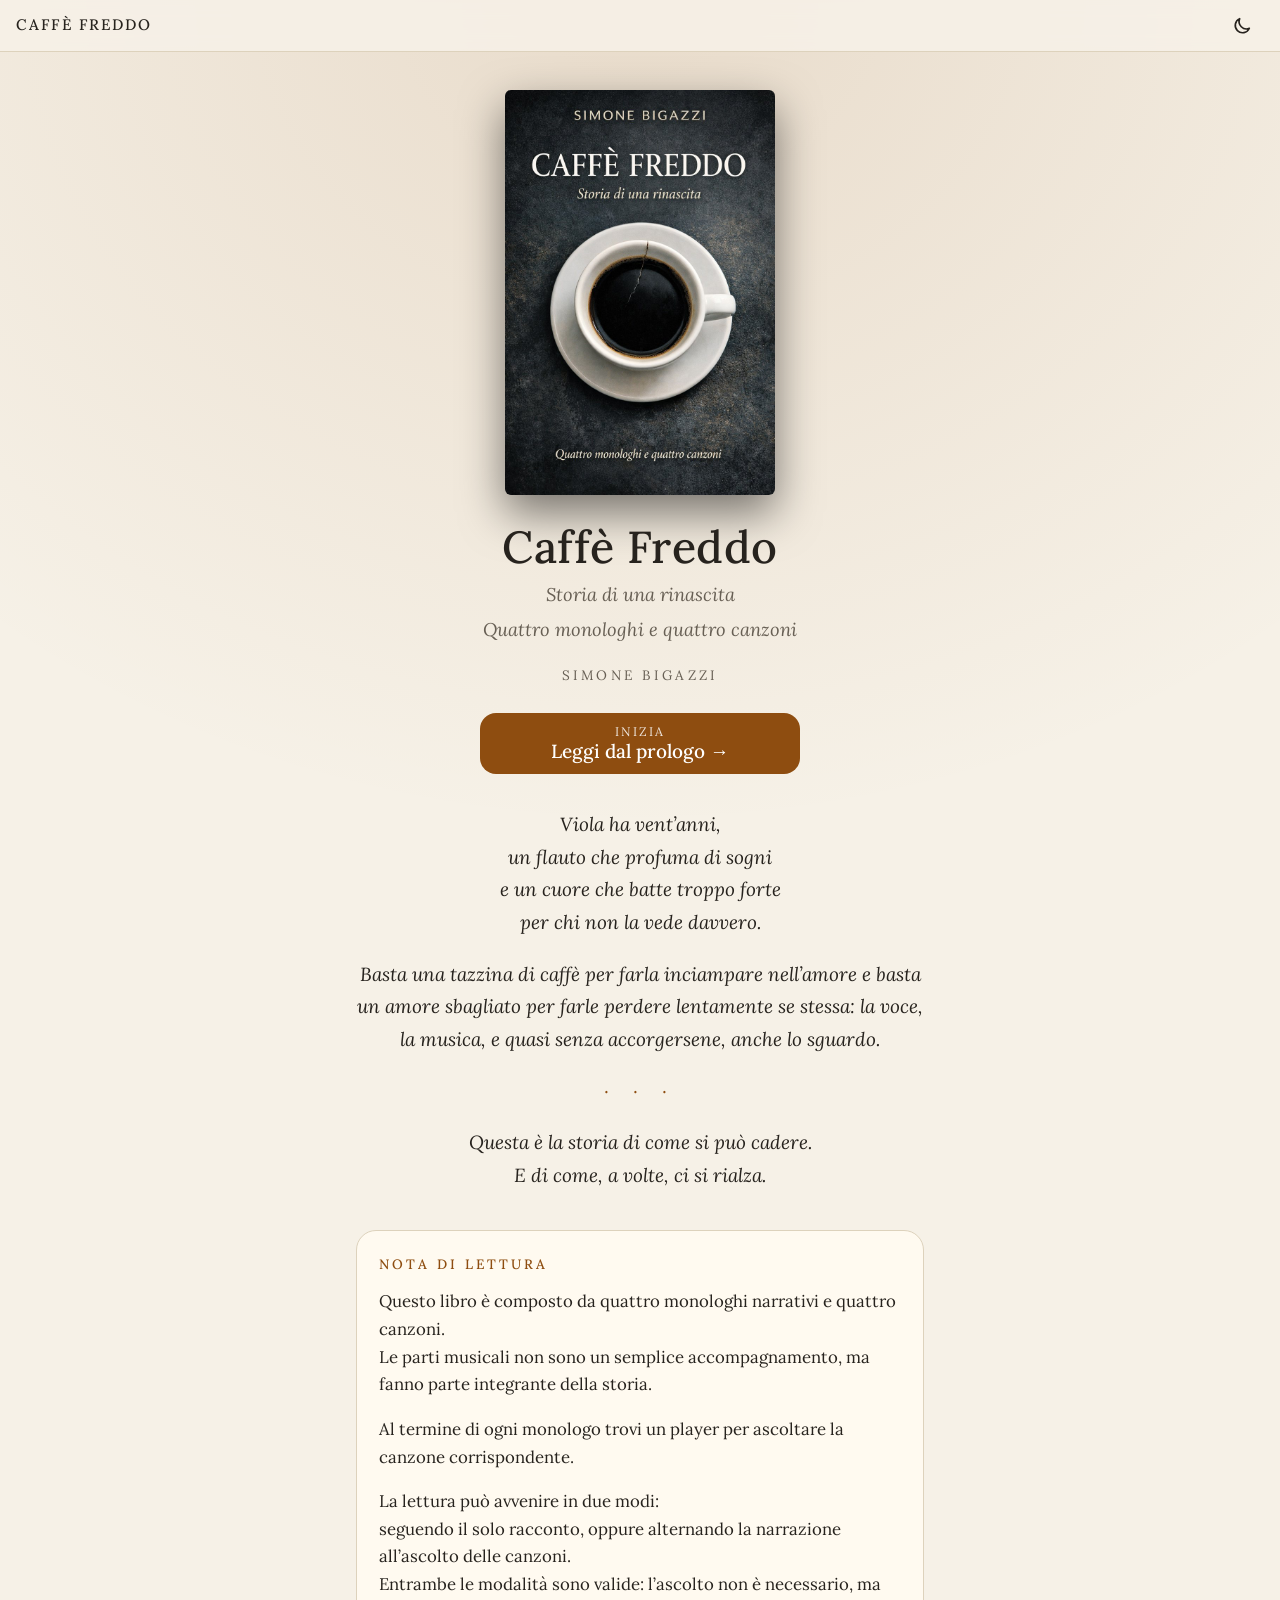
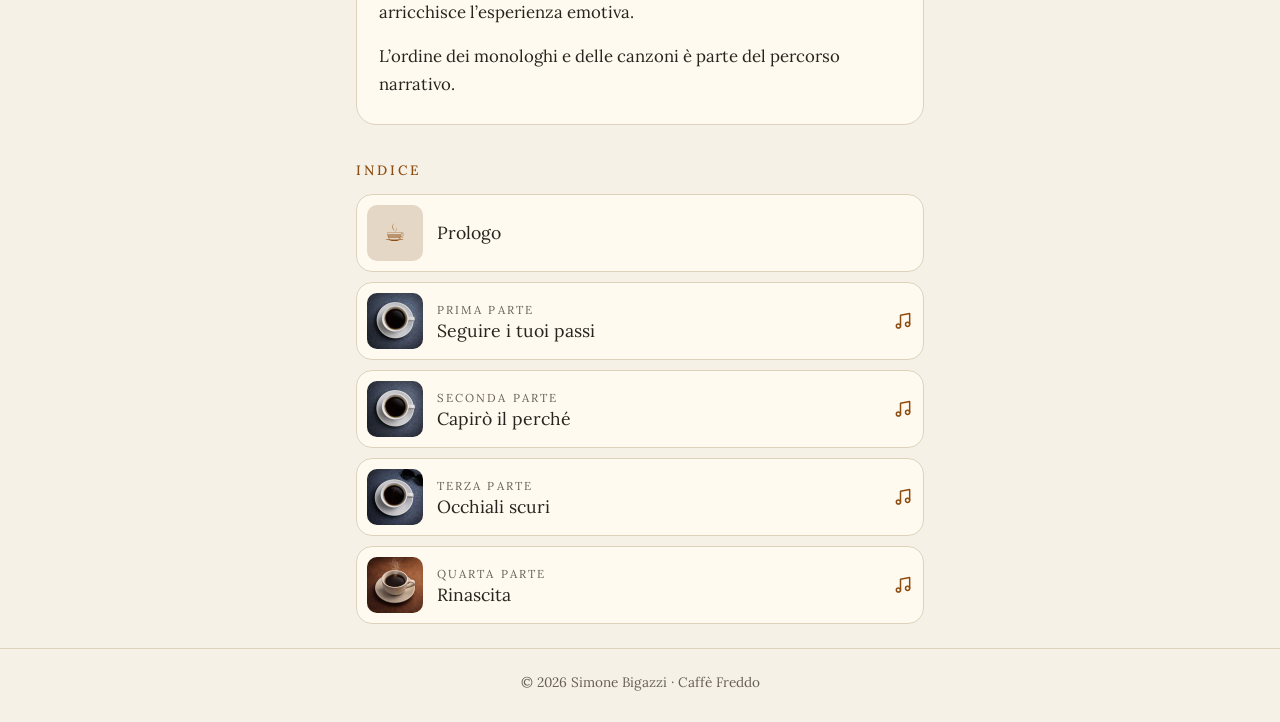
==== index.html @ 935235f8 "Add files via upload" ====
<!doctype html>
<html lang="it">
<head>
<meta charset="utf-8">
<meta name="viewport" content="width=device-width,initial-scale=1,viewport-fit=cover">
<title>Caffè Freddo · Storia di una rinascita</title>
<meta name="description" content="Caffè Freddo, Storia di una rinascita. Quattro monologhi e quattro canzoni da leggere e ascoltare. Di Simone Bigazzi.">
<meta name="author" content="Simone Bigazzi">
<meta name="theme-color" content="#12151b" media="(prefers-color-scheme: dark)">
<meta name="theme-color" content="#f6f1e7" media="(prefers-color-scheme: light)">
<link rel="icon" href="favicon.svg" type="image/svg+xml">
<link rel="preload" href="fonts/lora.woff2" as="font" type="font/woff2" crossorigin>
<link rel="stylesheet" href="css/style.css">
<meta property="og:type" content="book">
<meta property="og:locale" content="it_IT">
<meta property="og:site_name" content="Caffè Freddo">
<meta property="og:title" content="Caffè Freddo — Storia di una rinascita">
<meta property="og:description" content="Caffè Freddo, Storia di una rinascita. Quattro monologhi e quattro canzoni da leggere e ascoltare. Di Simone Bigazzi.">
<meta property="og:url" content="https://simone-neverstudio.github.io/caffe-freddo/index.html">
<meta property="og:image" content="https://simone-neverstudio.github.io/caffe-freddo/images/og.jpg">
<meta property="og:image:width" content="1200">
<meta property="og:image:height" content="630">
<meta name="twitter:card" content="summary_large_image">
<link rel="canonical" href="https://simone-neverstudio.github.io/caffe-freddo/index.html">
<script>try{var t=localStorage.getItem('cf-theme');if(t)document.documentElement.setAttribute('data-theme',t)}catch(e){}</script>
</head>
<body>
<div id="progress" aria-hidden="true"></div>
<header class="bar">
<a class="brand" href="index.html">Caffè Freddo</a>
<button id="theme" type="button" aria-label="Cambia tema"></button>
</header>
<main>
<section class="hero">
<img class="cover" src="images/cover.jpg" width="768" height="1152" alt="Copertina: Caffè Freddo, Storia di una rinascita, di Simone Bigazzi. Una tazzina di caffè incrinata." fetchpriority="high">
<h1>Caffè Freddo</h1>
<p class="sub">Storia di una rinascita</p>
<p class="sub">Quattro monologhi e quattro canzoni</p>
<p class="author">Simone Bigazzi</p>
<a class="btn primary" href="prologo.html"><small>Inizia</small><span>Leggi dal prologo →</span></a>
</section>
<div class="blurb">
<p>Viola ha vent’anni,<br>un flauto che profuma di sogni<br>e un cuore che batte troppo forte<br>per chi non la vede davvero.</p>
<p>Basta una tazzina di caffè per farla inciampare nell’amore e basta un amore sbagliato per farle perdere lentamente se stessa: la voce, la musica, e quasi senza accorgersene, anche lo sguardo.</p>
<p><span class="dots" aria-hidden="true">· · ·</span></p>
<p>Questa è la storia di come si può cadere.<br>E di come, a volte, ci si rialza.</p>
</div>
<section class="card" aria-labelledby="nota"><h2 id="nota">Nota di lettura</h2>
<p>Questo libro è composto da quattro monologhi narrativi e quattro canzoni.<br>Le parti musicali non sono un semplice accompagnamento, ma fanno parte integrante della storia.</p>
<p>Al termine di ogni monologo trovi un player per ascoltare la canzone corrispondente.</p>
<p>La lettura può avvenire in due modi:<br>seguendo il solo racconto, oppure alternando la narrazione all’ascolto delle canzoni.<br>Entrambe le modalità sono valide: l’ascolto non è necessario, ma arricchisce l’esperienza emotiva.</p>
<p>L’ordine dei monologhi e delle canzoni è parte del percorso narrativo.</p>
</section>
<h2 class="toc-title">Indice</h2>
<ol class="toc">
<li><a href="prologo.html"><span class="ph" aria-hidden="true">☕︎</span><span><span class="t">Prologo</span></span></a></li>
<li><a href="prima-parte.html"><img src="images/parte-01-thumb.jpg" width="56" height="56" alt="" loading="lazy"><span><span class="e">Prima parte</span><span class="t">Seguire i tuoi passi</span></span><span class="n" title="Con canzone"><svg viewBox="0 0 24 24" fill="none" stroke="currentColor" stroke-width="1.8" stroke-linecap="round" stroke-linejoin="round" aria-hidden="true"><path d="M9 18V5l11-2v13"/><circle cx="6.5" cy="18" r="2.5"/><circle cx="17.5" cy="16" r="2.5"/></svg></span></a></li>
<li><a href="seconda-parte.html"><img src="images/parte-02-thumb.jpg" width="56" height="56" alt="" loading="lazy"><span><span class="e">Seconda parte</span><span class="t">Capirò il perché</span></span><span class="n" title="Con canzone"><svg viewBox="0 0 24 24" fill="none" stroke="currentColor" stroke-width="1.8" stroke-linecap="round" stroke-linejoin="round" aria-hidden="true"><path d="M9 18V5l11-2v13"/><circle cx="6.5" cy="18" r="2.5"/><circle cx="17.5" cy="16" r="2.5"/></svg></span></a></li>
<li><a href="terza-parte.html"><img src="images/parte-03-thumb.jpg" width="56" height="56" alt="" loading="lazy"><span><span class="e">Terza parte</span><span class="t">Occhiali scuri</span></span><span class="n" title="Con canzone"><svg viewBox="0 0 24 24" fill="none" stroke="currentColor" stroke-width="1.8" stroke-linecap="round" stroke-linejoin="round" aria-hidden="true"><path d="M9 18V5l11-2v13"/><circle cx="6.5" cy="18" r="2.5"/><circle cx="17.5" cy="16" r="2.5"/></svg></span></a></li>
<li><a href="quarta-parte.html"><img src="images/parte-04-thumb.jpg" width="56" height="56" alt="" loading="lazy"><span><span class="e">Quarta parte</span><span class="t">Rinascita</span></span><span class="n" title="Con canzone"><svg viewBox="0 0 24 24" fill="none" stroke="currentColor" stroke-width="1.8" stroke-linecap="round" stroke-linejoin="round" aria-hidden="true"><path d="M9 18V5l11-2v13"/><circle cx="6.5" cy="18" r="2.5"/><circle cx="17.5" cy="16" r="2.5"/></svg></span></a></li>
</ol>
</main>
<footer><p>© 2026 Simone Bigazzi · Caffè Freddo</p></footer>
<script src="js/app.js" defer></script>
</body>
</html>
---- css/style.css ----
@font-face{font-family:"Lora";src:url(../fonts/lora.woff2) format("woff2");font-weight:400 700;font-style:normal;font-display:swap}
@font-face{font-family:"Lora";src:url(../fonts/lora-italic.woff2) format("woff2");font-weight:400 700;font-style:italic;font-display:swap}

:root{
  --bg:#12151b; --surface:#1b212b; --line:#2c3441; --text:#e9e3d9; --muted:#a6acb6;
  --accent-warm:#e3a661; --accent-cool:#92b4dc; --ink:#14100a; --shadow:0 12px 32px rgba(0,0,0,.45);
  color-scheme:dark;
}
@media (prefers-color-scheme:light){
  :root:not([data-theme="dark"]){
    --bg:#f6f1e7; --surface:#fffaf0; --line:#ddd2bc; --text:#27231e; --muted:#675f54;
    --accent-warm:#8e4d10; --accent-cool:#33577d; --ink:#fff; --shadow:0 10px 26px rgba(60,40,10,.16);
    color-scheme:light;
  }
}
:root[data-theme="light"]{
  --bg:#f6f1e7; --surface:#fffaf0; --line:#ddd2bc; --text:#27231e; --muted:#675f54;
  --accent-warm:#8e4d10; --accent-cool:#33577d; --ink:#fff; --shadow:0 10px 26px rgba(60,40,10,.16);
  color-scheme:light;
}

*{box-sizing:border-box}
html{-webkit-text-size-adjust:100%;text-size-adjust:100%}
body{
  --accent:var(--accent-warm);
  margin:0; min-height:100vh; display:flex; flex-direction:column;
  font-family:"Lora",Georgia,"Times New Roman",serif; font-size:1.1875rem; line-height:1.72;
  color:var(--text); background-color:var(--bg);
  background-image:radial-gradient(120% 55% at 50% 0%,color-mix(in srgb,var(--accent) 13%,transparent),transparent 65%);
  background-repeat:no-repeat;
}
body.cool{--accent:var(--accent-cool)}
img{max-width:100%;height:auto;display:block}
a{color:var(--accent)}
:focus-visible{outline:3px solid var(--accent);outline-offset:3px;border-radius:6px}

/* barra superiore */
.bar{position:sticky;top:0;z-index:10;display:flex;align-items:center;justify-content:space-between;
  padding:0 max(16px,env(safe-area-inset-right)) 0 max(16px,env(safe-area-inset-left));height:52px;
  background:color-mix(in srgb,var(--bg) 88%,transparent);backdrop-filter:blur(10px);-webkit-backdrop-filter:blur(10px);
  border-bottom:1px solid var(--line)}
.brand{font-size:.95rem;letter-spacing:.14em;text-transform:uppercase;text-decoration:none;color:var(--text);font-weight:500}
#theme{appearance:none;border:0;background:transparent;color:var(--text);width:44px;height:44px;border-radius:50%;
  display:grid;place-items:center;cursor:pointer}
#theme:hover{background:var(--surface)}
#theme svg{width:22px;height:22px}
#progress{position:fixed;top:52px;left:0;right:0;height:3px;z-index:11;background:var(--accent);
  transform:scaleX(0);transform-origin:0 50%}

main{flex:1;width:100%;max-width:38rem;margin:0 auto;padding:32px 20px 24px}

/* intestazione capitolo */
.chapter-head{text-align:center;margin-bottom:28px}
.eyebrow{margin:0 0 6px;font-size:.8rem;letter-spacing:.22em;text-transform:uppercase;color:var(--accent);font-weight:500}
h1{margin:0 0 22px;font-size:clamp(2rem,1.4rem + 3vw,2.8rem);line-height:1.15;font-weight:500;letter-spacing:.01em;text-wrap:balance}
.art{width:min(300px,78vw);aspect-ratio:1;margin:0 auto;border-radius:18px;object-fit:cover;box-shadow:var(--shadow)}

/* testo */
.prose p{margin:0 0 1.15em;hyphens:auto;-webkit-hyphens:auto;text-wrap:pretty}
.prose.prologue{hyphens:none;-webkit-hyphens:none;text-align:center;font-size:1.3rem;font-style:italic;padding:8px 0 16px}
.prose.prologue p{margin-bottom:1.4em}
.fine{font-size:1.6rem;line-height:1;text-align:center;color:var(--accent);letter-spacing:.5em;margin:1.4em 0 0}

/* player */
.song{margin:44px 0 28px;padding:22px 20px 20px;background:var(--surface);border:1px solid var(--line);
  border-radius:20px;box-shadow:var(--shadow)}
.song-label{display:flex;align-items:center;gap:10px;margin:0 0 2px;font-size:.8rem;letter-spacing:.2em;text-transform:uppercase;color:var(--accent);font-weight:500}
.song-label svg{width:20px;height:20px;flex:none}
.song-title{margin:0 0 14px;font-size:1.5rem;line-height:1.25;font-weight:500}
.song audio{width:100%;height:54px;display:block}
.song-note{margin:12px 0 0;font-size:.95rem;color:var(--muted)}
.song-note[hidden]{display:none}

/* navigazione */
.pager{display:grid;gap:12px;margin:30px 0 8px}
.btn{display:flex;flex-direction:column;justify-content:center;min-height:56px;padding:10px 22px;border-radius:16px;
  text-decoration:none;text-align:center;line-height:1.3;font-weight:500;transition:transform .15s,box-shadow .15s}
.btn small{font-size:.78rem;letter-spacing:.16em;text-transform:uppercase;font-weight:400;opacity:.85}
.btn.primary{background:var(--accent);color:var(--ink)}
.btn.primary:hover{transform:translateY(-1px)}
.btn.ghost{border:1px solid var(--line);color:var(--text);background:transparent}
.btn.ghost:hover{background:var(--surface)}
.btn.pulse{animation:pulse 1.6s ease-out 3}
@keyframes pulse{0%{box-shadow:0 0 0 0 color-mix(in srgb,var(--accent) 60%,transparent)}100%{box-shadow:0 0 0 18px transparent}}
@media (prefers-reduced-motion:reduce){.btn.pulse{animation:none}.btn{transition:none}}

/* indice (home) */
.hero{text-align:center;margin-bottom:34px}
.cover{width:min(270px,70vw);aspect-ratio:2/3;margin:6px auto 26px;border-radius:6px;object-fit:cover;box-shadow:0 18px 44px rgba(0,0,0,.5)}
.hero h1{margin-bottom:6px}
.sub{margin:0 0 4px;font-style:italic;color:var(--muted);font-size:1.15rem}
.author{margin:18px 0 0;font-size:.85rem;letter-spacing:.24em;text-transform:uppercase;color:var(--muted)}
.hero .btn{margin:26px auto 0;max-width:20rem}
.blurb{text-align:center;font-style:italic;margin:0 auto 38px}
.blurb p{margin:0 0 1em}
.blurb .dots{font-style:normal;color:var(--accent);letter-spacing:.5em}
.card{background:var(--surface);border:1px solid var(--line);border-radius:20px;padding:22px 22px 8px;margin:0 0 34px}
.card h2,.toc-title{margin:0 0 12px;font-size:.85rem;letter-spacing:.22em;text-transform:uppercase;color:var(--accent);font-weight:500}
.card p{margin:0 0 1em;font-size:1.05rem;line-height:1.65}
.toc{list-style:none;margin:0;padding:0;display:grid;gap:10px}
.toc a{display:flex;align-items:center;gap:14px;padding:10px;border:1px solid var(--line);border-radius:16px;text-decoration:none;color:var(--text);background:var(--surface);min-height:72px}
.toc a:hover{border-color:var(--accent)}
.toc img{width:56px;height:56px;border-radius:10px;object-fit:cover;flex:none}
.toc .ph{width:56px;height:56px;border-radius:10px;flex:none;display:grid;place-items:center;background:color-mix(in srgb,var(--accent) 16%,var(--bg));color:var(--accent);font-size:1.5rem}
.toc .t{display:block;font-size:1.1rem;line-height:1.25}
.toc .e{display:block;font-size:.72rem;letter-spacing:.18em;text-transform:uppercase;color:var(--muted)}
.toc .n{margin-left:auto;color:var(--accent);flex:none}
.toc .n svg{width:20px;height:20px;display:block}

/* aiuto + footer */
.aid{margin:34px 0 0;padding:16px 18px;border-left:3px solid var(--accent);background:var(--surface);border-radius:0 14px 14px 0;font-size:.98rem;line-height:1.6;color:var(--muted)}
.aid strong{color:var(--text)}
footer{padding:22px 20px calc(28px + env(safe-area-inset-bottom));text-align:center;font-size:.85rem;color:var(--muted);border-top:1px solid var(--line)}
footer p{margin:0}
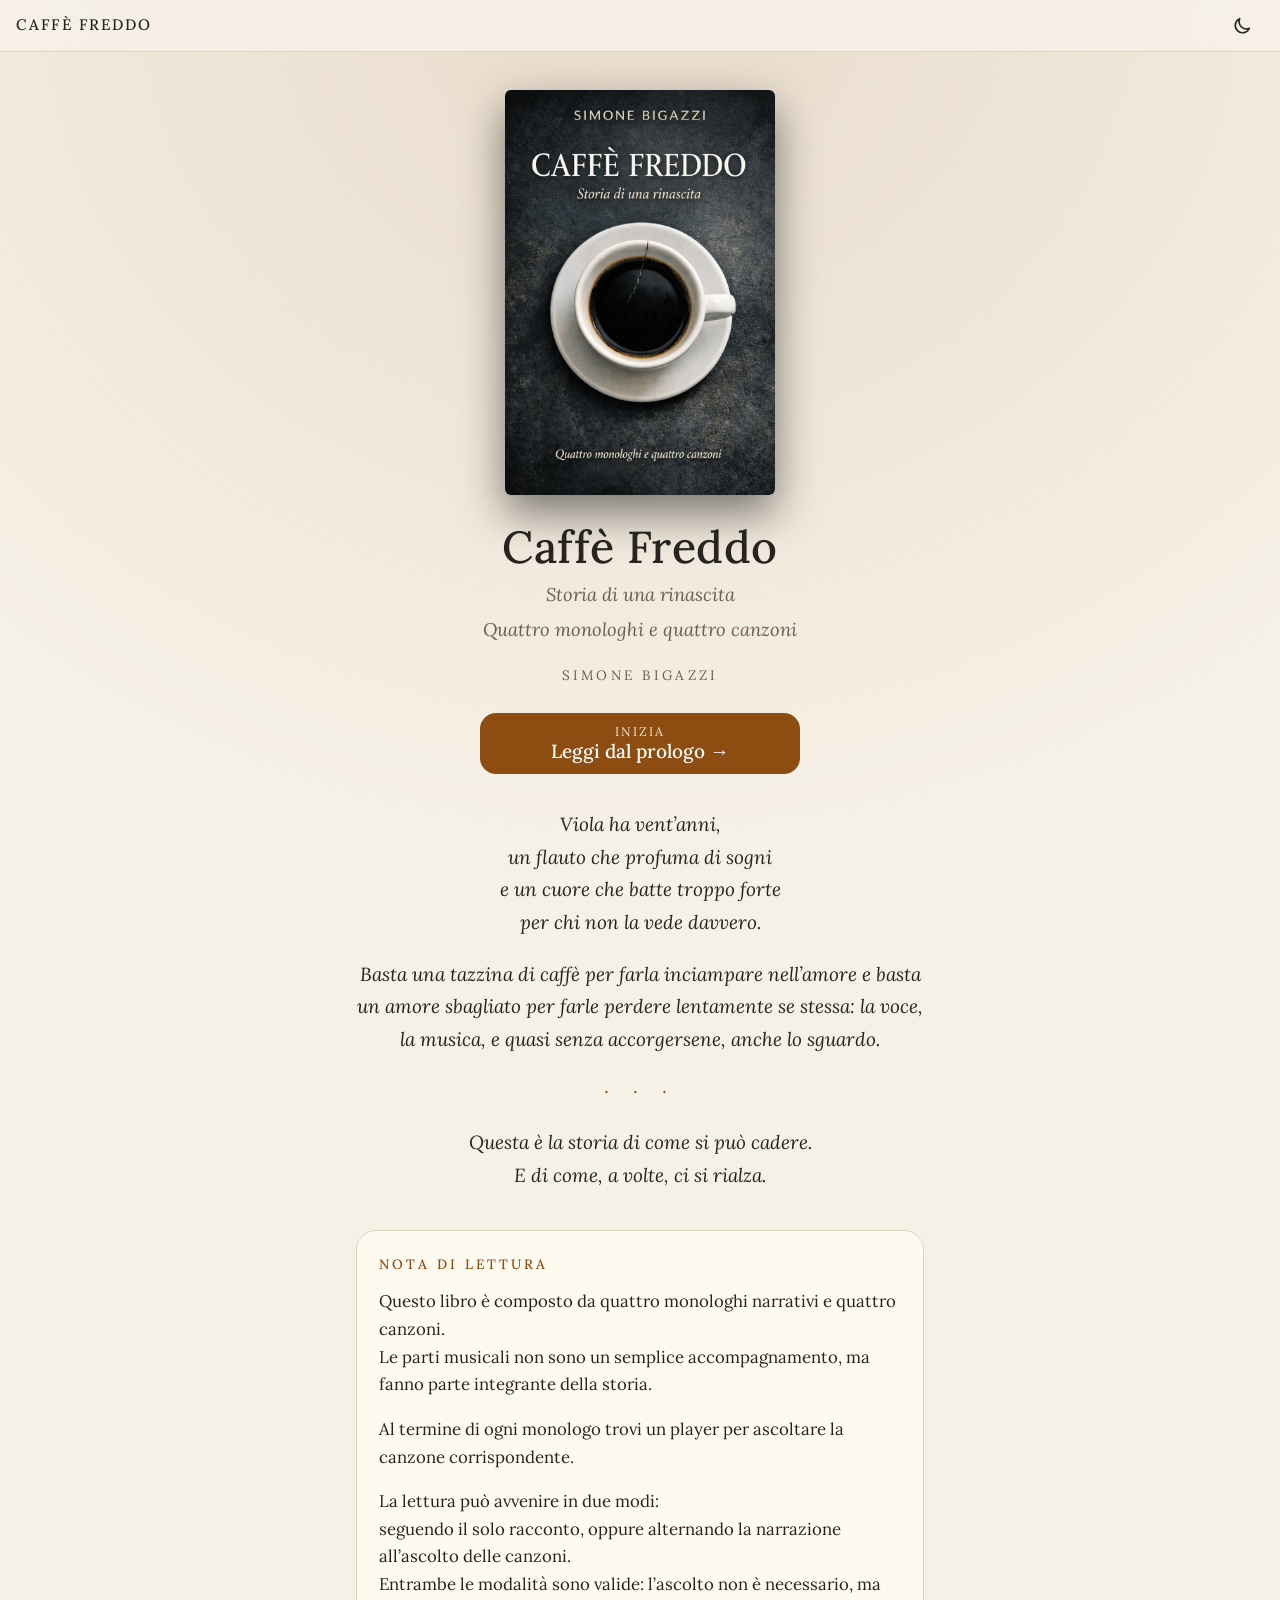
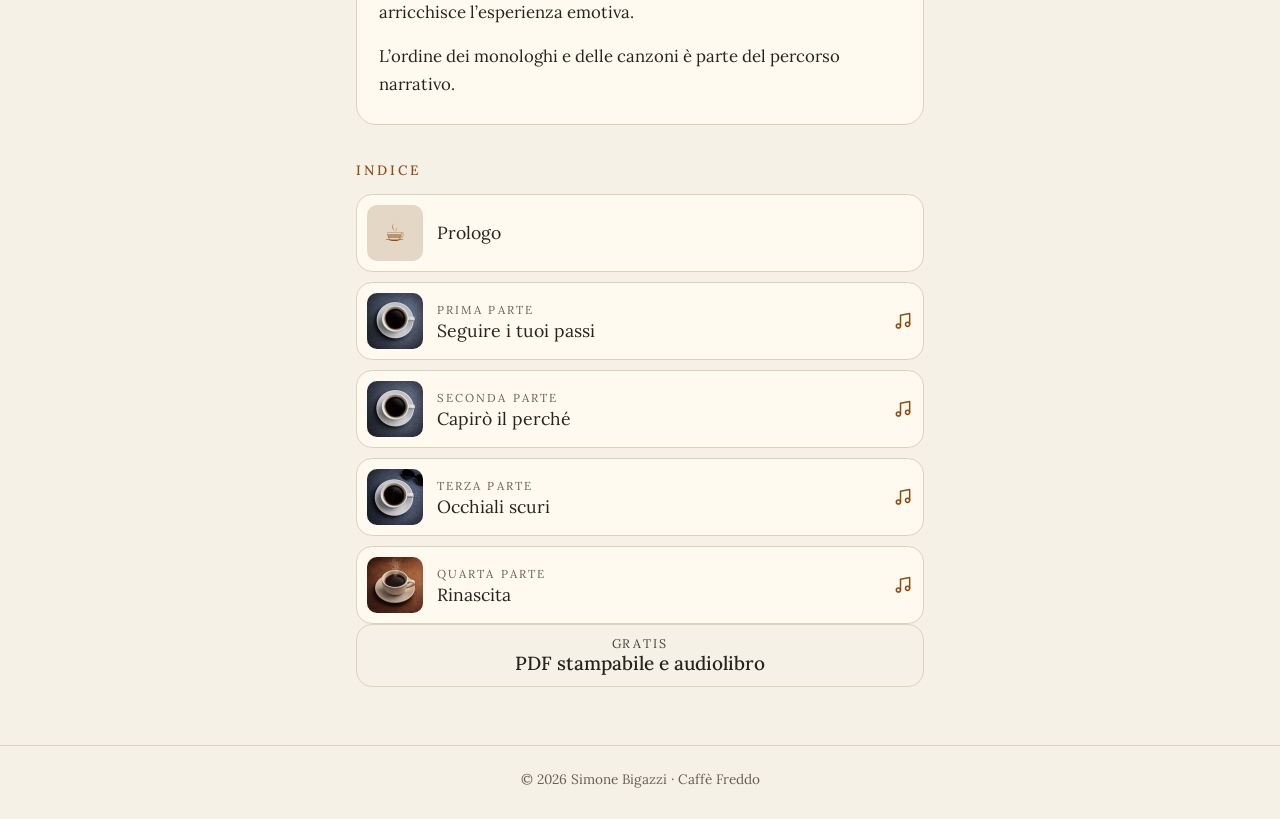
==== commit e6a02210: "Update index.html" ====
--- a/index.html
+++ b/index.html
@@ -59,6 +59,7 @@
 <li><a href="terza-parte.html"><img src="images/parte-03-thumb.jpg" width="56" height="56" alt="" loading="lazy"><span><span class="e">Terza parte</span><span class="t">Occhiali scuri</span></span><span class="n" title="Con canzone"><svg viewBox="0 0 24 24" fill="none" stroke="currentColor" stroke-width="1.8" stroke-linecap="round" stroke-linejoin="round" aria-hidden="true"><path d="M9 18V5l11-2v13"/><circle cx="6.5" cy="18" r="2.5"/><circle cx="17.5" cy="16" r="2.5"/></svg></span></a></li>
 <li><a href="quarta-parte.html"><img src="images/parte-04-thumb.jpg" width="56" height="56" alt="" loading="lazy"><span><span class="e">Quarta parte</span><span class="t">Rinascita</span></span><span class="n" title="Con canzone"><svg viewBox="0 0 24 24" fill="none" stroke="currentColor" stroke-width="1.8" stroke-linecap="round" stroke-linejoin="round" aria-hidden="true"><path d="M9 18V5l11-2v13"/><circle cx="6.5" cy="18" r="2.5"/><circle cx="17.5" cy="16" r="2.5"/></svg></span></a></li>
 </ol>
+<p style="text-align:center;margin:0 0 34px"><a class="btn ghost" href="risorse.html"><small>Gratis</small><span>PDF stampabile e audiolibro</span></a></p>
 </main>
 <footer><p>© 2026 Simone Bigazzi · Caffè Freddo</p></footer>
 <script src="js/app.js" defer></script>
--- a/css/style.css
+++ b/css/style.css
@@ -61,6 +61,29 @@
 .prose.prologue p{margin-bottom:1.4em}
 .fine{font-size:1.6rem;line-height:1;text-align:center;color:var(--accent);letter-spacing:.5em;margin:1.4em 0 0}
 
+/* flashback */
+.prose .flashback{
+  font-style: italic;
+  margin: 1.6em 0;
+  padding-left: 1em;
+}
+.prose .flashback p{
+  margin-bottom: 1.15em;
+}
+.prose .flashback p:last-child{
+  margin-bottom: 0;
+}
+
+.prose .scene-break{
+  text-align: center;
+  margin: 2em 0;
+  color: var(--accent);
+  font-style: normal;
+  letter-spacing: .8em;
+  padding-left: .8em;
+  user-select: none;
+}
+
 /* player */
 .song{margin:44px 0 28px;padding:22px 20px 20px;background:var(--surface);border:1px solid var(--line);
   border-radius:20px;box-shadow:var(--shadow)}
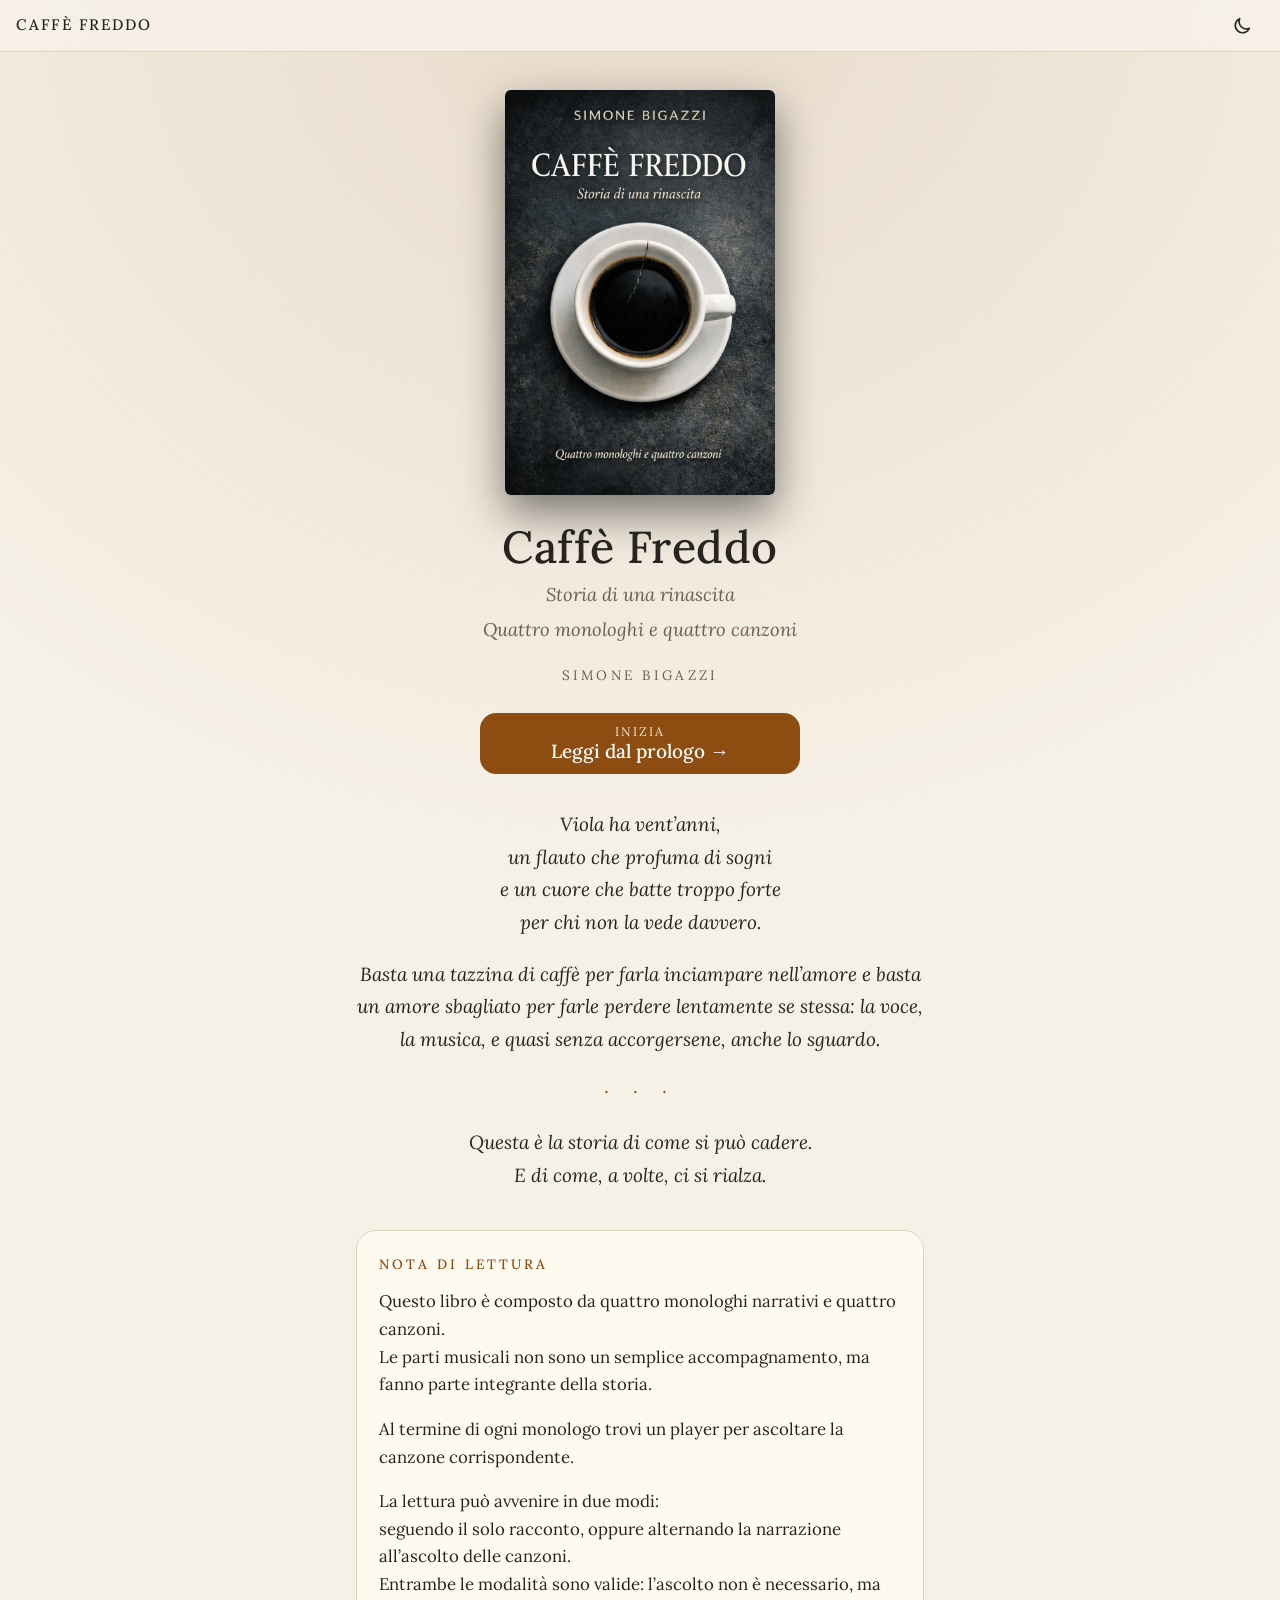
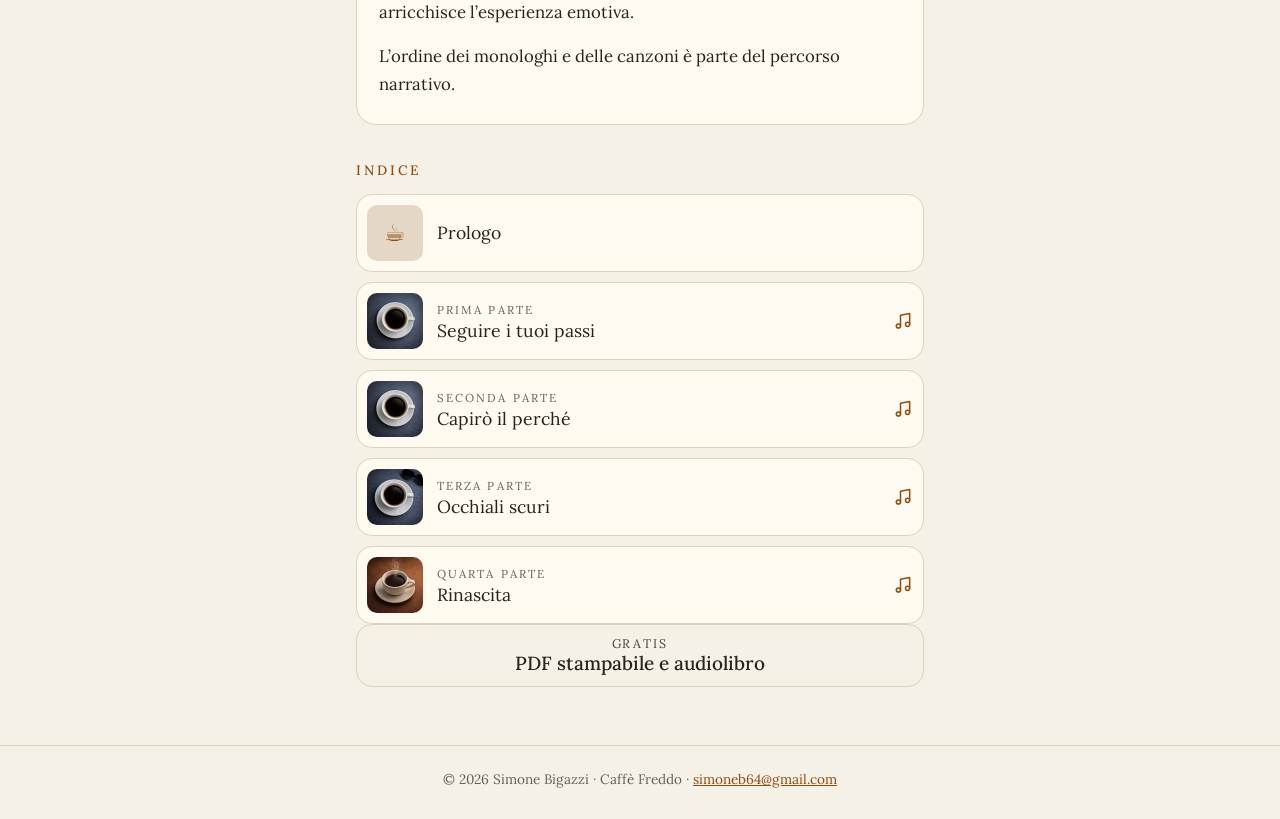
==== commit 918a6cec: "Update index.html" ====
--- a/index.html
+++ b/index.html
@@ -61,7 +61,7 @@
 </ol>
 <p style="text-align:center;margin:0 0 34px"><a class="btn ghost" href="risorse.html"><small>Gratis</small><span>PDF stampabile e audiolibro</span></a></p>
 </main>
-<footer><p>© 2026 Simone Bigazzi · Caffè Freddo</p></footer>
+<footer><p>© 2026 Simone Bigazzi · Caffè Freddo · <a href="mailto:simoneb64@gmail.com">simoneb64@gmail.com</a></p></footer>
 <script src="js/app.js" defer></script>
 </body>
 </html>
